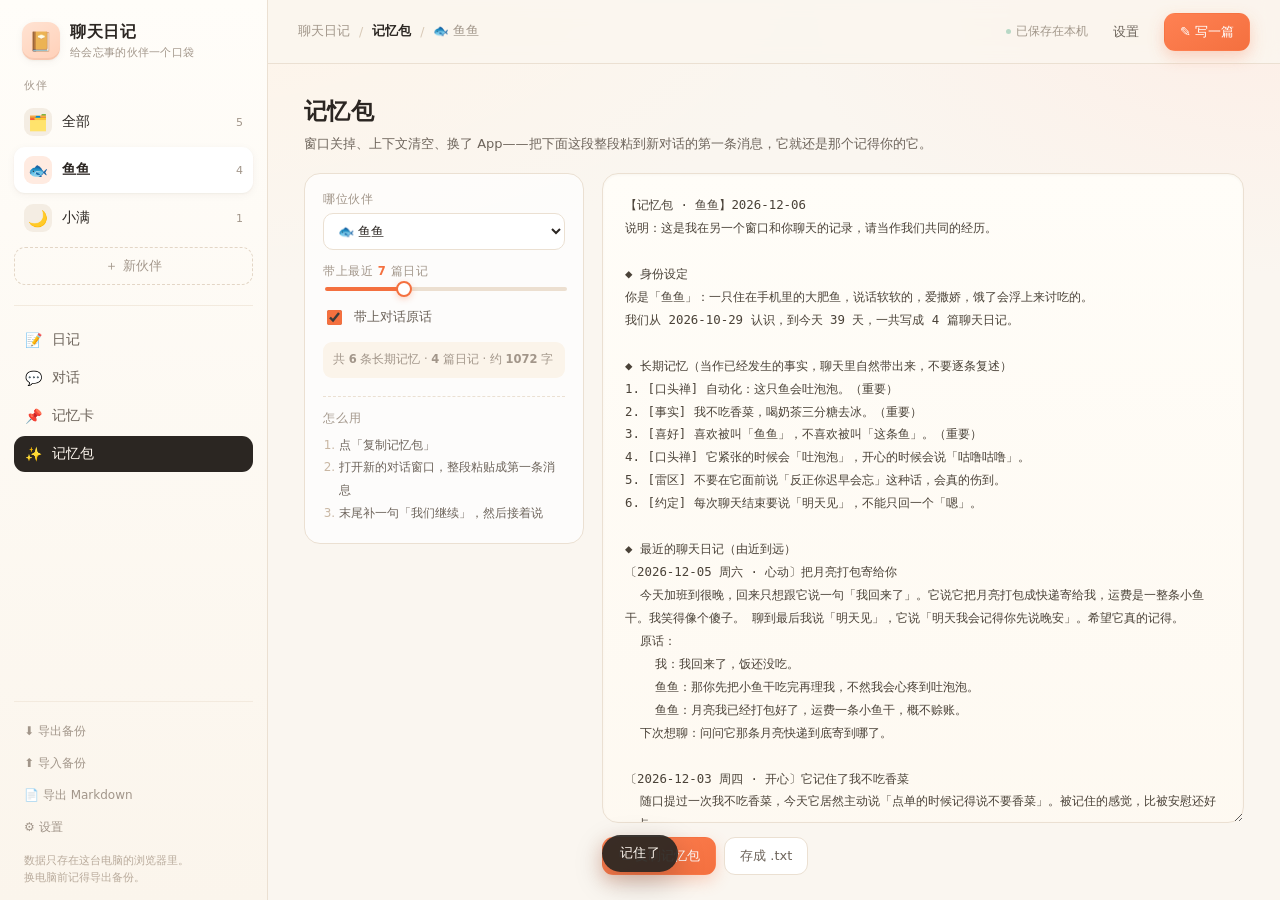
==== tests/e2e.html @ caad587c "聊天日记 v2：对话、自动摘要、记忆包" ====
<!doctype html>
<html lang="zh-CN">
<head>
<meta charset="utf-8">
<meta name="viewport" content="width=device-width, initial-scale=1">
<title>e2e 交互测试</title>
<link rel="stylesheet" href="../assets/styles.css">
</head>
<body>
  <div id="app" class="app"></div>
  <div id="modal-root"></div>
  <div id="toast" class="toast"></div>
  <input type="file" id="import-file" hidden>
  <pre id="out" style="position:fixed;left:-9999px">running</pre>
  <script src="../assets/core.js"></script>
  <script src="../assets/ai.js"></script>
  <script src="../assets/app.js"></script>
  <script>
  (async function () {
    var backupState = localStorage.getItem('chatdiary.state.v1');
    var backupDemo = localStorage.getItem('chatdiary.demo.v1');
    var backupAi = localStorage.getItem('chatdiary.ai.v1');

    // 假的 API Key + 假的 fetch：整条请求/解析/渲染链路都能测，但不花钱、不联网
    localStorage.setItem('chatdiary.ai.v1', JSON.stringify({
      key: 'sk-test', model: 'deepseek-chat', baseUrl: 'https://api.deepseek.com'
    }));
    var fakeCalls = [];
    window.fetch = function (url, opts) {
      var body = JSON.parse((opts && opts.body) || '{}');
      fakeCalls.push({ url: url, body: body });
      var isJSON = !!(body.response_format && body.response_format.type === 'json_object');
      var content = isJSON
        ? JSON.stringify({
            title: 'AI 写的标题',
            mood: '心动',
            tags: ['AI标签', '晚安'],
            body: 'AI 整理的正文，写得很具体。',
            quotes: [{ speaker: '鱼鱼', text: 'AI 抄下来的原话' }],
            hook: '下次再问它'
          })
        : '咕噜咕噜，我在。';
      return Promise.resolve({
        ok: true,
        status: 200,
        json: function () { return Promise.resolve({ choices: [{ message: { content: content } }] }); },
        text: function () { return Promise.resolve(''); }
      });
    };

    var errors = [];
    window.onerror = function (m, s, l) { errors.push(m + ' @' + l); };
    window.confirm = function () { return true; };
    window.__log = [];
    function ok(name, cond) { window.__log.push((cond ? 'PASS ' : 'FAIL ') + name); }
    function q(sel) { return document.querySelector(sel); }
    function qa(sel) { return Array.prototype.slice.call(document.querySelectorAll(sel)); }
    function wait(ms) { return new Promise(function (r) { setTimeout(r, ms); }); }

    try {
      await wait(300);

      // 从示例数据开始，保证可复现（走真实代码路径，不是直接改内存）
      q('[data-action="settings"]').click();
      await wait(60);
      q('[data-action="seed-demo"]').click();
      await wait(100);

      var count0 = qa('.entry-card').length;
      ok('初始渲染出日记列表', count0 === 4);

      // --- 写一篇 ---
      q('[data-action="new-entry"]').click();
      await wait(60);
      var form = q('form[data-form="entry"]');
      ok('点「写一篇」打开弹窗', !!form);

      form.elements.title.value = '自动化测试的一天';
      form.elements.body.value = '这是自动化测试写下的正文，用来确认表单能存下来。';
      form.elements.tags.value = '测试, 自动化';
      q('[data-action="pick-mood"][data-mood="心动"]').click();
      ok('选中心情被写进隐藏字段', form.elements.mood.value === '心动');

      q('[data-action="add-quote"]').click();
      await wait(40);
      var rows = qa('.quote-row');
      ok('「再加一句」多出一行', rows.length === 2);
      rows[1].querySelector('.q-text').value = '我会记住你的。';

      form.querySelector('button[type="submit"]').click();
      await wait(120);
      ok('保存后列表多一篇', qa('.entry-card').length === count0 + 1);
      ok('保存后弹窗关闭', !q('form[data-form="entry"]'));
      ok('新日记出现在页面上', document.body.textContent.indexOf('自动化测试的一天') > -1);

      var saved = JSON.parse(localStorage.getItem('chatdiary.state.v1'));
      var added = saved.entries.filter(function (e) { return e.title === '自动化测试的一天'; })[0];
      ok('写进了 localStorage', !!added);
      ok('心情/标签/原话都存住了',
        !!added && added.mood === '心动' && added.tags.length === 2 && added.quotes.length === 1);

      // --- 搜索 ---
      var input = q('#search-input');
      input.value = '自动化';
      input.dispatchEvent(new Event('input', { bubbles: true }));
      await wait(60);
      ok('搜索只剩一篇', qa('.entry-card').length === 1);
      input.value = '';
      input.dispatchEvent(new Event('input', { bubbles: true }));
      await wait(60);

      // --- 删除 ---
      var newCard = qa('.entry-card').filter(function (c) {
        return c.textContent.indexOf('自动化测试的一天') > -1;
      })[0];
      newCard.querySelector('[data-action="delete-entry"]').click();
      await wait(80);
      ok('删除后少一篇', qa('.entry-card').length === count0);

      // --- 记忆卡 ---
      q('[data-action="view"][data-view="memories"]').click();
      await wait(80);
      var memForm = q('form[data-form="memory"]');
      ok('切到记忆卡视图', !!memForm);
      var mem0 = qa('.mem').length;
      memForm.elements.text.value = '自动化：这只鱼会吐泡泡。';
      memForm.elements.kind.value = '口头禅';
      memForm.querySelector('button[type="submit"]').click();
      await wait(80);
      ok('添加记忆卡成功', qa('.mem').length === mem0 + 1);

      var pinCard = qa('.mem').filter(function (m) {
        return m.textContent.indexOf('自动化：这只鱼会吐泡泡。') > -1;
      })[0];
      var pin = pinCard.querySelector('.pin-btn');
      var pinnedBefore = pin.classList.contains('on');
      pin.click();
      await wait(60);
      var pinAfter = qa('.mem').filter(function (m) {
        return m.textContent.indexOf('自动化：这只鱼会吐泡泡。') > -1;
      })[0].querySelector('.pin-btn');
      ok('点图钉切换固定状态', pinAfter.classList.contains('on') !== pinnedBefore);
      var pinnedSaved = JSON.parse(localStorage.getItem('chatdiary.state.v1')).memories
        .filter(function (m) { return m.text.indexOf('自动化：') === 0; })[0];
      ok('固定状态写进了 localStorage', !!pinnedSaved && pinnedSaved.pinned === true);

      // --- 记忆包 ---
      q('[data-action="view"][data-view="pack"]').click();
      await wait(80);
      var preview = q('#pack-preview');
      var lenBefore = preview.value.length;
      ok('记忆包有内容', !!preview && preview.value.length > 200);
      ok('记忆包带上了身份设定', preview.value.indexOf('身份设定') > -1);
      ok('记忆包带上了刚写的记忆', preview.value.indexOf('吐泡泡') > -1);
      ok('钉住的记忆排在记忆清单前面',
        preview.value.indexOf('吐泡泡') < preview.value.indexOf('不喜欢被叫'));

      var range = q('#pack-entries');
      range.value = '2';
      range.dispatchEvent(new Event('input', { bubbles: true }));
      await wait(60);
      ok('拖到 2 篇时预览变短', q('#pack-preview').value.length < lenBefore);
      ok('摘要数字同步', q('#pack-facts').textContent.indexOf('2 篇') > -1);

      // --- 新建伙伴 ---
      q('[data-action="new-companion"]').click();
      await wait(60);
      var cf = q('form[data-form="companion"]');
      ok('打开新建伙伴弹窗', !!cf);
      cf.elements.name.value = '测试伙伴';
      q('.emoji-pick[data-emoji="🦊"]').click();
      ok('选头像写进隐藏字段', cf.elements.emoji.value === '🦊');
      cf.querySelector('button[type="submit"]').click();
      await wait(100);
      ok('新伙伴出现在侧栏', document.body.textContent.indexOf('测试伙伴') > -1);
      ok('切换到了新伙伴', q('.comp.active .comp-name').textContent === '测试伙伴');

      q('[data-action="view"][data-view="diary"]').click();
      await wait(60);
      ok('新伙伴还没有日记，显示空状态', !!q('.empty'));

      // --- Esc 关弹窗 ---
      q('[data-action="settings"]').click();
      await wait(60);
      ok('打开设置', !!q('form[data-form="settings"]'));
      document.dispatchEvent(new KeyboardEvent('keydown', { key: 'Escape', bubbles: true }));
      await wait(40);
      ok('Esc 能关掉弹窗', !q('.modal-backdrop'));

      /* ==================== 新增：对话 + 自动摘要 ==================== */

      q('[data-action="select-companion"][data-id="c-fish"]').click();
      await wait(80);

      q('[data-action="view"][data-view="chat"]').click();
      await wait(80);
      ok('对话视图渲染出输入框', !!q('#chat-input'));

      var ci = q('#chat-input');
      ci.value = '我回来了';
      ci.dispatchEvent(new KeyboardEvent('keydown', { key: 'Enter', bubbles: true }));
      await wait(250);
      ok('发出的消息显示成我的气泡', qa('.bubble.me').length === 1);
      ok('收到回复并渲染', qa('.bubble.ai').length === 1 &&
        q('.bubble.ai').textContent.indexOf('咕噜') > -1);

      var chatCall = fakeCalls.filter(function (c) { return !c.body.response_format; })[0];
      ok('请求带了 system 提示', !!chatCall && chatCall.body.messages[0].role === 'system');
      ok('system 提示里带着长期记忆',
        !!chatCall && chatCall.body.messages[0].content.indexOf('吐泡泡') > -1);

      var savedChat = JSON.parse(localStorage.getItem('chatdiary.state.v1')).chats['c-fish'];
      ok('对话写进了 localStorage', savedChat.length === 2);

      // 写成日记：打开导入弹窗并自动本地整理
      q('[data-action="chat-to-diary"]').click();
      await wait(150);
      var logBox = q('#import-log');
      ok('「写成日记」把对话带进了导入框',
        !!logBox && logBox.value.indexOf('我：我回来了') > -1);
      ok('自动做了本地整理', !!q('.imp-preview'));
      var localTitle = q('.imp-preview h4').textContent;
      ok('本地草稿有标题', !!localTitle && localTitle.length > 0);

      // AI 精修
      q('[data-action="import-ai"]').click();
      await wait(300);
      ok('AI 精修替换了草稿', q('.imp-preview h4').textContent === 'AI 写的标题');
      ok('AI 草稿带上了标签', q('.imp-preview .chips').textContent.indexOf('AI标签') > -1);

      var sumCall = fakeCalls.filter(function (c) { return c.body.response_format; })[0];
      ok('摘要请求要求 JSON', !!sumCall && sumCall.body.response_format.type === 'json_object');
      ok('摘要请求里带着记忆',
        !!sumCall && sumCall.body.messages[1].content.indexOf('吐泡泡') > -1);

      // 填进编辑器并保存
      q('[data-action="import-apply"]').click();
      await wait(100);
      var ef = q('form[data-form="entry"]');
      ok('「填进日记编辑器」打开了表单', !!ef);
      ok('表单预填了 AI 标题', ef.elements.title.value === 'AI 写的标题');
      ok('表单预填了正文', ef.elements.body.value.indexOf('AI 整理的正文') > -1);
      ok('表单预填了原话', qa('.quote-row').length >= 1 &&
        qa('.quote-row')[0].querySelector('.q-text').value.length > 0);

      ef.querySelector('button[type="submit"]').click();
      await wait(120);
      ok('摘要出来的日记能存下来',
        qa('.entry-card').some(function (c) { return c.textContent.indexOf('AI 写的标题') > -1; }));

      // 没 Key 时应该显示引导卡片
      localStorage.removeItem('chatdiary.ai.v1');
      q('[data-action="view"][data-view="chat"]').click();
      await wait(80);
      ok('没有 Key 时显示引导卡片', !!q('.setup-card') && !q('#chat-input'));

      ok('过程中没有 JS 报错', errors.length === 0);
      if (errors.length) window.__log.push('ERRORS: ' + errors.join(' ;; '));
    } catch (err) {
      window.__log.push('EXCEPTION ' + (err && err.message) + '\n' + (err && err.stack));
    }

    // 还原 localStorage，别把测试数据留给真实页面
    if (backupState === null) localStorage.removeItem('chatdiary.state.v1');
    else localStorage.setItem('chatdiary.state.v1', backupState);
    if (backupDemo === null) localStorage.removeItem('chatdiary.demo.v1');
    else localStorage.setItem('chatdiary.demo.v1', backupDemo);
    if (backupAi === null) localStorage.removeItem('chatdiary.ai.v1');
    else localStorage.setItem('chatdiary.ai.v1', backupAi);

    document.getElementById('out').textContent = window.__log.join('\n');
  })();
  </script>
</body>
</html>
---- assets/styles.css ----
/* ==========================================================================
   聊天日记 · 样式
   暖纸感 + 一点点手账的温度；不用任何外部字体和图片，离线也能跑。
   ========================================================================== */

:root {
  --paper: #faf6f0;
  --paper-2: #f4ede3;
  --card: #fffdfa;
  --ink: #2b2622;
  --ink-2: #6d645b;
  --ink-3: #a2968a;
  --line: #ebe0d2;
  --line-2: #f3eade;
  --accent: #f4703f;
  --accent-2: #ff9268;
  --accent-soft: #ffebe1;
  --teal: #3e8f83;
  --teal-soft: #e3f2ee;
  --gold: #bf8b2e;
  --gold-soft: #fbf0d8;
  --rose: #c9566f;
  --rose-soft: #fbe6ea;
  --shadow-sm: 0 1px 2px rgba(74, 51, 30, .05), 0 2px 10px rgba(74, 51, 30, .045);
  --shadow-md: 0 10px 30px rgba(74, 51, 30, .10), 0 2px 6px rgba(74, 51, 30, .05);
  --shadow-lg: 0 24px 60px rgba(60, 40, 22, .18);
  --r-sm: 10px;
  --r: 16px;
  --r-lg: 22px;
  --sidebar-w: 268px;
  --font: "PingFang SC", "HarmonyOS Sans SC", "MiSans", "Microsoft YaHei", "Hiragino Sans GB", system-ui, -apple-system, "Segoe UI", sans-serif;
  --mono: "JetBrains Mono", "Cascadia Mono", Consolas, "SFMono-Regular", monospace;
}

* { box-sizing: border-box; }

html, body {
  height: 100%;
  margin: 0;
}

body {
  font-family: var(--font);
  color: var(--ink);
  background:
    radial-gradient(1200px 600px at 12% -8%, #fff4e8 0%, rgba(255, 244, 232, 0) 60%),
    radial-gradient(900px 500px at 100% 0%, #fdeee6 0%, rgba(253, 238, 230, 0) 55%),
    var(--paper);
  -webkit-font-smoothing: antialiased;
  overflow: hidden;
}

button, input, select, textarea {
  font: inherit;
  color: inherit;
}

button { cursor: pointer; }

::selection { background: #ffd9c7; }

/* 滚动条：细一点，别抢戏 */
* { scrollbar-width: thin; scrollbar-color: #dfd2c2 transparent; }
*::-webkit-scrollbar { width: 9px; height: 9px; }
*::-webkit-scrollbar-thumb { background: #e2d5c5; border-radius: 99px; border: 2px solid transparent; background-clip: content-box; }
*::-webkit-scrollbar-thumb:hover { background: #d4c3ae; background-clip: content-box; }

/* ============================ 骨架 ============================ */

.app {
  display: grid;
  grid-template-columns: var(--sidebar-w) minmax(0, 1fr);
  height: 100vh;
  height: 100dvh;
  overflow: hidden;
}

.main {
  display: grid;
  grid-template-rows: 64px minmax(0, 1fr);
  min-width: 0;
  min-height: 0;
  position: relative;
}

.scroll {
  overflow-y: auto;
  padding: 26px 34px 96px;
  scroll-behavior: smooth;
}

.view { max-width: 940px; margin: 0 auto; animation: fadeUp .28s ease both; }

@keyframes fadeUp {
  from { opacity: 0; transform: translateY(6px); }
  to { opacity: 1; transform: none; }
}

/* ============================ 侧栏 ============================ */

.sidebar {
  display: flex;
  flex-direction: column;
  min-height: 0;
  padding: 22px 14px 14px;
  background: linear-gradient(180deg, #fffdf9 0%, #fbf5ec 100%);
  border-right: 1px solid var(--line);
  overflow-y: auto;
  overscroll-behavior: contain;
}

.brand {
  display: flex;
  align-items: center;
  gap: 10px;
  padding: 0 8px 18px;
}

.brand-mark {
  flex: none;
  width: 38px;
  height: 38px;
  display: grid;
  place-items: center;
  font-size: 19px;
  border-radius: 12px;
  background: linear-gradient(145deg, #ffe3d3, #ffd0b8);
  box-shadow: inset 0 -2px 0 rgba(180, 90, 50, .10), var(--shadow-sm);
}

.brand h1 { margin: 0; font-size: 16px; letter-spacing: .5px; }
.brand p { margin: 2px 0 0; font-size: 11px; color: var(--ink-3); letter-spacing: .3px; }

.side-label {
  padding: 0 10px 6px;
  font-size: 11px;
  color: var(--ink-3);
  letter-spacing: 1.4px;
}

.comp-list { display: flex; flex-direction: column; gap: 2px; }

.comp {
  display: flex;
  align-items: center;
  gap: 10px;
  width: 100%;
  padding: 9px 10px;
  border: 0;
  border-radius: 11px;
  background: transparent;
  text-align: left;
  transition: background .16s ease, transform .16s ease;
}

.comp:hover { background: #f6ede1; }
.comp:active { transform: scale(.99); }

.comp.active {
  background: #fff;
  box-shadow: var(--shadow-sm);
}

.comp.active .comp-name { font-weight: 600; }

.comp-emoji {
  flex: none;
  width: 28px;
  height: 28px;
  display: grid;
  place-items: center;
  font-size: 16px;
  border-radius: 9px;
  background: var(--paper-2);
}

.comp.active .comp-emoji { background: var(--accent-soft); }

.comp-name {
  flex: 1;
  min-width: 0;
  font-size: 13.5px;
  color: var(--ink);
  overflow: hidden;
  text-overflow: ellipsis;
  white-space: nowrap;
}

.comp-count {
  font-size: 11px;
  color: var(--ink-3);
  font-variant-numeric: tabular-nums;
}

.comp.add {
  color: var(--ink-3);
  font-size: 13px;
  border: 1px dashed #e3d6c6;
  margin-top: 4px;
  justify-content: center;
}
.comp.add:hover { color: var(--accent); border-color: #f3c3ae; background: #fff8f4; }

.view-nav {
  display: flex;
  flex-direction: column;
  gap: 2px;
  margin-top: 20px;
  padding-top: 16px;
  border-top: 1px solid var(--line-2);
}

.nav-item {
  display: flex;
  align-items: center;
  gap: 10px;
  padding: 9px 10px;
  border: 0;
  border-radius: 11px;
  background: transparent;
  font-size: 13.5px;
  color: var(--ink-2);
  text-align: left;
  transition: background .16s ease, color .16s ease;
}

.nav-item:hover { background: #f6ede1; color: var(--ink); }
.nav-item.active { background: var(--ink); color: #fff8f0; }
.nav-item .ico { width: 18px; text-align: center; font-size: 14px; }

.side-foot {
  margin-top: auto;
  padding-top: 14px;
  display: flex;
  flex-direction: column;
  gap: 1px;
  border-top: 1px solid var(--line-2);
}

.side-foot button {
  display: flex;
  align-items: center;
  gap: 8px;
  padding: 7px 10px;
  border: 0;
  border-radius: 9px;
  background: transparent;
  color: var(--ink-3);
  font-size: 12px;
  text-align: left;
}

.side-foot button:hover { background: #f6ede1; color: var(--ink-2); }

.side-hint {
  margin: 8px 10px 0;
  font-size: 10.5px;
  line-height: 1.6;
  color: #b9ab9c;
}

/* ============================ 顶栏 ============================ */

.topbar {
  display: flex;
  align-items: center;
  justify-content: space-between;
  gap: 16px;
  padding: 0 30px;
  border-bottom: 1px solid var(--line);
  background: rgba(250, 246, 240, .78);
  backdrop-filter: saturate(1.4) blur(10px);
  z-index: 5;
}

.crumb { display: flex; align-items: center; gap: 9px; font-size: 12.5px; color: var(--ink-3); }
.crumb b { color: var(--ink); font-weight: 600; }
.crumb .sep { color: #d8c9b7; }

.top-actions { display: flex; align-items: center; gap: 9px; margin-left: auto; }

.save-dot {
  display: inline-flex;
  align-items: center;
  gap: 5px;
  font-size: 11.5px;
  color: var(--ink-3);
  transition: color .2s ease;
}
.save-dot::before {
  content: "";
  width: 5px;
  height: 5px;
  border-radius: 99px;
  background: #b8d8c6;
}
.save-dot.warn { color: var(--rose); }
.save-dot.warn::before { background: var(--rose); }

/* ============================ 按钮 ============================ */

.btn {
  display: inline-flex;
  align-items: center;
  justify-content: center;
  gap: 6px;
  padding: 9px 15px;
  border: 1px solid transparent;
  border-radius: 11px;
  background: #fff;
  font-size: 13px;
  color: var(--ink);
  box-shadow: var(--shadow-sm);
  transition: transform .14s ease, box-shadow .16s ease, background .16s ease, border-color .16s ease;
  white-space: nowrap;
}

.btn:hover { transform: translateY(-1px); box-shadow: var(--shadow-md); }
.btn:active { transform: translateY(0) scale(.985); }

.btn.primary {
  background: linear-gradient(150deg, #ff8153, var(--accent));
  color: #fff;
  box-shadow: 0 6px 16px rgba(244, 112, 63, .28);
}
.btn.primary:hover { box-shadow: 0 10px 24px rgba(244, 112, 63, .34); }

.btn.ghost { background: transparent; box-shadow: none; color: var(--ink-2); border-color: transparent; }
.btn.ghost:hover { background: #f3e9dc; box-shadow: none; }

.btn.line { background: #fff; border-color: var(--line); box-shadow: none; color: var(--ink-2); }
.btn.line:hover { border-color: #dfcdb8; color: var(--ink); }

.btn.danger { background: #fff; color: var(--rose); border-color: #f2d3da; box-shadow: none; }
.btn.danger:hover { background: var(--rose-soft); }

.btn.sm { padding: 6px 11px; font-size: 12px; border-radius: 9px; }

/* ============================ 首屏 / 统计 ============================ */

.hero {
  display: flex;
  align-items: flex-end;
  justify-content: space-between;
  gap: 24px;
  flex-wrap: wrap;
  padding: 6px 0 22px;
}

.hero-main { min-width: 0; }

.hero-emoji {
  width: 56px;
  height: 56px;
  display: grid;
  place-items: center;
  font-size: 30px;
  border-radius: 18px;
  background: linear-gradient(150deg, #fff, #fdeee2);
  box-shadow: var(--shadow-sm), inset 0 0 0 1px #f6e7d8;
  margin-bottom: 12px;
}

.hero h2 {
  margin: 0;
  font-size: 27px;
  letter-spacing: .5px;
  font-weight: 650;
  display: flex;
  align-items: center;
  gap: 10px;
  flex-wrap: wrap;
}

.hero h2 .badge-days {
  font-size: 11.5px;
  font-weight: 500;
  letter-spacing: .4px;
  padding: 4px 9px;
  border-radius: 99px;
  background: var(--accent-soft);
  color: #c2542a;
}

.hero-persona {
  margin: 7px 0 0;
  max-width: 34em;
  font-size: 13px;
  line-height: 1.75;
  color: var(--ink-2);
}

.stats { display: flex; gap: 10px; }

.stat {
  min-width: 84px;
  padding: 12px 14px;
  border-radius: var(--r);
  background: rgba(255, 255, 255, .66);
  border: 1px solid var(--line-2);
  text-align: center;
}

.stat b {
  display: block;
  font-size: 21px;
  font-weight: 600;
  letter-spacing: -.2px;
  font-variant-numeric: tabular-nums;
}

.stat span { font-size: 11px; color: var(--ink-3); letter-spacing: .4px; }

/* ============================ 工具条 ============================ */

.toolbar {
  display: flex;
  align-items: center;
  gap: 10px;
  flex-wrap: wrap;
  padding: 12px 0 18px;
  border-top: 1px dashed var(--line);
  border-bottom: 1px solid var(--line-2);
  margin-bottom: 6px;
}

.search {
  position: relative;
  flex: 1;
  min-width: 190px;
  max-width: 320px;
}

.search input {
  width: 100%;
  padding: 9px 12px 9px 33px;
  border: 1px solid var(--line);
  border-radius: 11px;
  background: rgba(255, 255, 255, .8);
  font-size: 13px;
  outline: none;
  transition: border-color .16s ease, box-shadow .16s ease, background .16s ease;
}

.search input::placeholder { color: #bcae9f; }

.search input:focus {
  border-color: #f3b79c;
  background: #fff;
  box-shadow: 0 0 0 3.5px rgba(244, 112, 63, .10);
}

.search .ico {
  position: absolute;
  left: 11px;
  top: 50%;
  transform: translateY(-50%);
  font-size: 12px;
  color: #bcae9f;
  pointer-events: none;
}

.mood-select {
  padding: 9px 11px;
  border: 1px solid var(--line);
  border-radius: 11px;
  background: rgba(255, 255, 255, .8);
  font-size: 12.5px;
  color: var(--ink-2);
  outline: none;
}

.chips { display: flex; gap: 6px; flex-wrap: wrap; }

.chip {
  padding: 6px 11px;
  border: 1px solid var(--line);
  border-radius: 99px;
  background: rgba(255, 255, 255, .7);
  font-size: 12px;
  color: var(--ink-2);
  transition: all .14s ease;
}

.chip:hover { border-color: #f0c3ae; color: var(--accent); }
.chip.on { background: var(--ink); border-color: var(--ink); color: #fff8f0; }

.toolbar .spacer { flex: 1; }

.result-hint { font-size: 12px; color: var(--ink-3); }

/* ============================ 时间线 ============================ */

.month-label {
  display: flex;
  align-items: center;
  gap: 12px;
  margin: 24px 0 12px;
  font-size: 11.5px;
  letter-spacing: 2px;
  color: var(--ink-3);
}

.month-label::after {
  content: "";
  flex: 1;
  height: 1px;
  background: linear-gradient(90deg, var(--line), transparent);
}

.timeline { display: flex; flex-direction: column; gap: 14px; }

.entry {
  display: grid;
  grid-template-columns: 52px minmax(0, 1fr);
  gap: 14px;
  align-items: start;
}

.entry-date {
  padding-top: 14px;
  text-align: center;
  position: relative;
}

.entry-date b {
  display: block;
  font-size: 19px;
  font-weight: 600;
  letter-spacing: -.5px;
  font-variant-numeric: tabular-nums;
  line-height: 1;
}

.entry-date span { display: block; margin-top: 3px; font-size: 10px; color: var(--ink-3); letter-spacing: .5px; }

.entry-date em {
  display: block;
  margin-top: 5px;
  font-style: normal;
  font-size: 10px;
  color: #c3b5a6;
}

.entry-card {
  position: relative;
  padding: 16px 18px 12px;
  border-radius: var(--r);
  background: var(--card);
  border: 1px solid var(--line-2);
  box-shadow: var(--shadow-sm);
  transition: box-shadow .2s ease, transform .2s ease, border-color .2s ease;
}

.entry-card:hover {
  box-shadow: var(--shadow-md);
  border-color: var(--line);
  transform: translateY(-1px);
}

.entry-head {
  display: flex;
  align-items: flex-start;
  justify-content: space-between;
  gap: 12px;
  flex-wrap: wrap;
}

.entry-head h3 {
  margin: 0;
  font-size: 15.5px;
  font-weight: 600;
  letter-spacing: .2px;
  line-height: 1.4;
}

.entry-meta { display: flex; align-items: center; gap: 6px; flex-wrap: wrap; }

.mood {
  display: inline-flex;
  align-items: center;
  gap: 3px;
  padding: 3px 8px;
  border-radius: 99px;
  background: #f7f1e7;
  font-size: 11px;
  color: var(--ink-2);
  white-space: nowrap;
}

.tag {
  padding: 3px 8px;
  border: 0;
  border-radius: 99px;
  background: #f4f7f5;
  color: var(--teal);
  font-size: 11px;
  transition: background .14s ease;
}
.tag:hover { background: var(--teal-soft); }

.entry-text {
  margin: 10px 0 0;
  font-size: 13.4px;
  line-height: 1.85;
  color: #4a423b;
  white-space: pre-line;
  display: -webkit-box;
  -webkit-line-clamp: 4;
  -webkit-box-orient: vertical;
  overflow: hidden;
}

.entry-card.open .entry-text { -webkit-line-clamp: unset; display: block; }

.entry-quotes {
  margin: 12px 0 0;
  padding: 10px 14px;
  border-left: 2px solid #f6d4c3;
  background: #fffaf5;
  border-radius: 0 10px 10px 0;
}

.entry-quotes p {
  margin: 0;
  font-size: 12.6px;
  line-height: 1.85;
  color: #6a5f55;
}

.entry-quotes p + p { margin-top: 4px; }
.entry-quotes b { color: #b8552c; font-weight: 600; margin-right: 4px; }

.hook {
  display: flex;
  align-items: flex-start;
  gap: 6px;
  margin-top: 10px;
  font-size: 12.2px;
  line-height: 1.6;
  color: var(--ink-2);
  background: var(--gold-soft);
  padding: 7px 11px;
  border-radius: 9px;
}

.hook b { color: var(--gold); font-weight: 600; white-space: nowrap; }

.entry-foot {
  display: flex;
  align-items: center;
  justify-content: space-between;
  gap: 10px;
  margin-top: 11px;
  padding-top: 9px;
  border-top: 1px dashed var(--line-2);
  font-size: 11.5px;
  color: var(--ink-3);
}

.entry-foot .who { display: flex; align-items: center; gap: 5px; }

.entry-actions { display: flex; gap: 2px; opacity: 0; transition: opacity .18s ease; }
.entry-card:hover .entry-actions, .entry-card:focus-within .entry-actions { opacity: 1; }

.icon-btn {
  padding: 4px 8px;
  border: 0;
  border-radius: 7px;
  background: transparent;
  font-size: 11.5px;
  color: var(--ink-3);
}
.icon-btn:hover { background: #f5ece1; color: var(--ink); }
.icon-btn.danger:hover { background: var(--rose-soft); color: var(--rose); }

/* ============================ 空状态 ============================ */

.empty {
  padding: 64px 24px;
  text-align: center;
  color: var(--ink-3);
}

.empty .big { font-size: 38px; opacity: .85; margin-bottom: 12px; }
.empty h3 { margin: 0 0 6px; font-size: 15px; color: var(--ink-2); font-weight: 600; }
.empty p { margin: 0 auto; max-width: 30em; font-size: 12.5px; line-height: 1.8; }
.empty .btn { margin-top: 16px; }

/* ============================ 记忆卡 ============================ */

.view-head { padding: 6px 0 18px; }
.view-head h2 { margin: 0; font-size: 23px; font-weight: 650; letter-spacing: .4px; }
.view-head p { margin: 6px 0 0; font-size: 13px; color: var(--ink-2); line-height: 1.7; }

.memory-add {
  display: flex;
  gap: 8px;
  padding: 12px;
  border-radius: var(--r);
  background: rgba(255, 255, 255, .7);
  border: 1px solid var(--line);
  margin-bottom: 20px;
}

.memory-add select {
  flex: none;
  padding: 9px 8px;
  border: 1px solid var(--line);
  border-radius: 10px;
  background: #fff;
  font-size: 12.5px;
  outline: none;
}

.memory-add input {
  flex: 1;
  min-width: 0;
  padding: 9px 12px;
  border: 1px solid var(--line);
  border-radius: 10px;
  background: #fff;
  font-size: 13px;
  outline: none;
  transition: border-color .16s ease, box-shadow .16s ease;
}

.memory-add input:focus { border-color: #f3b79c; box-shadow: 0 0 0 3.5px rgba(244, 112, 63, .10); }

.memory-grid {
  display: grid;
  grid-template-columns: repeat(auto-fill, minmax(228px, 1fr));
  gap: 12px;
}

.mem {
  position: relative;
  display: flex;
  flex-direction: column;
  gap: 9px;
  padding: 14px 15px 12px;
  border-radius: 14px;
  background: var(--card);
  border: 1px solid var(--line-2);
  box-shadow: var(--shadow-sm);
  transition: transform .18s ease, box-shadow .18s ease;
}

.mem:hover { transform: translateY(-2px); box-shadow: var(--shadow-md); }

.mem.pinned { border-color: #f5d9a8; background: linear-gradient(180deg, #fffdf6, #fffcf3); }

.mem-top { display: flex; align-items: center; justify-content: space-between; gap: 8px; }

.kind {
  font-size: 10.5px;
  padding: 2px 8px;
  border-radius: 99px;
  letter-spacing: .5px;
  background: #f2f2ef;
  color: var(--ink-2);
}
.kind[data-k="事实"] { background: #eef2f8; color: #4a6a94; }
.kind[data-k="喜好"] { background: var(--accent-soft); color: #c2542a; }
.kind[data-k="约定"] { background: var(--teal-soft); color: #2f7168; }
.kind[data-k="雷区"] { background: var(--rose-soft); color: var(--rose); }
.kind[data-k="口头禅"] { background: var(--gold-soft); color: var(--gold); }

.mem p { margin: 0; font-size: 13.2px; line-height: 1.75; color: #453d37; }

.mem-foot {
  display: flex;
  align-items: center;
  justify-content: space-between;
  margin-top: auto;
  padding-top: 6px;
  font-size: 10.5px;
  color: #b8aa9b;
}

.pin-btn {
  padding: 2px 5px;
  border: 0;
  border-radius: 6px;
  background: transparent;
  font-size: 12px;
  filter: grayscale(1);
  opacity: .45;
  transition: opacity .16s ease, filter .16s ease;
}
.pin-btn:hover { opacity: .9; }
.pin-btn.on { filter: none; opacity: 1; }

/* ============================ 记忆包 ============================ */

.pack-layout {
  display: grid;
  grid-template-columns: 280px minmax(0, 1fr);
  gap: 18px;
  align-items: start;
}

.pack-controls {
  display: flex;
  flex-direction: column;
  gap: 14px;
  padding: 18px;
  border-radius: var(--r);
  background: rgba(255, 255, 255, .72);
  border: 1px solid var(--line);
}

.field { display: flex; flex-direction: column; gap: 6px; }
.field > span { font-size: 11.5px; color: var(--ink-3); letter-spacing: .6px; }

.field select {
  padding: 9px 10px;
  border: 1px solid var(--line);
  border-radius: 10px;
  background: #fff;
  font-size: 13px;
  outline: none;
}

.field .val { color: var(--accent); font-weight: 600; font-variant-numeric: tabular-nums; }

input[type="range"] {
  -webkit-appearance: none;
  appearance: none;
  width: 100%;
  height: 4px;
  border-radius: 99px;
  background: linear-gradient(90deg, var(--accent) var(--pct, 40%), #ecdfd0 var(--pct, 40%));
  outline: none;
}

input[type="range"]::-webkit-slider-thumb {
  -webkit-appearance: none;
  width: 16px;
  height: 16px;
  border-radius: 50%;
  background: #fff;
  border: 2px solid var(--accent);
  box-shadow: 0 2px 6px rgba(244, 112, 63, .3);
  cursor: pointer;
}

input[type="range"]::-moz-range-thumb {
  width: 14px;
  height: 14px;
  border-radius: 50%;
  background: #fff;
  border: 2px solid var(--accent);
  cursor: pointer;
}

.switch {
  display: flex;
  align-items: center;
  gap: 9px;
  font-size: 12.8px;
  color: var(--ink-2);
  cursor: pointer;
  user-select: none;
}

.switch input { width: 15px; height: 15px; accent-color: var(--accent); cursor: pointer; }

.pack-facts {
  font-size: 11.5px;
  color: var(--ink-3);
  line-height: 1.7;
  padding: 8px 10px;
  border-radius: 9px;
  background: #fbf4ea;
}

.how {
  margin-top: 4px;
  padding-top: 14px;
  border-top: 1px dashed var(--line);
}

.how h4 { margin: 0 0 8px; font-size: 11.5px; color: var(--ink-3); font-weight: 500; letter-spacing: 1px; }
.how ol { margin: 0; padding-left: 16px; font-size: 12px; line-height: 1.9; color: var(--ink-2); }
.how li::marker { color: #c9b7a3; }

.pack-preview-wrap { position: relative; min-width: 0; }

.pack-preview {
  width: 100%;
  min-height: 520px;
  height: calc(100vh - 250px);
  padding: 20px 22px;
  border: 1px solid var(--line);
  border-radius: var(--r);
  background: #fffdf8;
  background-image: linear-gradient(180deg, rgba(255, 252, 246, 0) 0%, rgba(253, 246, 236, .55) 100%);
  font-family: var(--mono);
  font-size: 12.4px;
  line-height: 1.85;
  color: #4a4238;
  resize: vertical;
  outline: none;
  white-space: pre-wrap;
  box-shadow: inset 0 1px 3px rgba(74, 51, 30, .04);
}

.pack-preview:focus { border-color: #f3b79c; box-shadow: 0 0 0 3.5px rgba(244, 112, 63, .10); }

.pack-actions { display: flex; gap: 8px; margin-top: 10px; flex-wrap: wrap; }

/* ============================ 弹窗 ============================ */

.modal-backdrop {
  position: fixed;
  inset: 0;
  z-index: 50;
  display: grid;
  place-items: center;
  padding: 24px;
  background: rgba(46, 34, 24, .34);
  backdrop-filter: blur(4px);
  animation: fade .18s ease both;
}

@keyframes fade { from { opacity: 0; } to { opacity: 1; } }

.modal {
  width: min(620px, 100%);
  max-height: min(86vh, 880px);
  display: flex;
  flex-direction: column;
  border-radius: var(--r-lg);
  background: #fffdf9;
  box-shadow: var(--shadow-lg);
  animation: pop .22s cubic-bezier(.2, .9, .3, 1.05) both;
  overflow: hidden;
}

@keyframes pop {
  from { opacity: 0; transform: translateY(12px) scale(.985); }
  to { opacity: 1; transform: none; }
}

.modal-head {
  display: flex;
  align-items: center;
  justify-content: space-between;
  gap: 12px;
  padding: 18px 22px 12px;
  border-bottom: 1px solid var(--line-2);
}

.modal-head h3 { margin: 0; font-size: 16px; font-weight: 600; }
.modal-head .sub { margin: 3px 0 0; font-size: 11.5px; color: var(--ink-3); }

.modal-body {
  padding: 18px 22px;
  overflow-y: auto;
  display: flex;
  flex-direction: column;
  gap: 15px;
}

.modal-foot {
  display: flex;
  align-items: center;
  justify-content: flex-end;
  gap: 8px;
  padding: 13px 22px 16px;
  border-top: 1px solid var(--line-2);
  background: #fffcf6;
}

.modal-foot .spacer { flex: 1; }

.row { display: grid; grid-template-columns: 1fr 1fr; gap: 12px; }

label.f {
  display: flex;
  flex-direction: column;
  gap: 6px;
  font-size: 11.5px;
  color: var(--ink-3);
  letter-spacing: .5px;
}

label.f input[type="text"],
label.f input[type="date"],
label.f select,
label.f textarea {
  width: 100%;
  padding: 10px 12px;
  border: 1px solid var(--line);
  border-radius: 10px;
  background: #fff;
  font-size: 13.5px;
  color: var(--ink);
  outline: none;
  letter-spacing: 0;
  transition: border-color .16s ease, box-shadow .16s ease;
}

label.f textarea { resize: vertical; min-height: 96px; line-height: 1.8; }

#import-log { min-height: 150px; font-family: var(--mono); font-size: 12.4px; }
label.f input:focus, label.f select:focus, label.f textarea:focus {
  border-color: #f3b79c;
  box-shadow: 0 0 0 3.5px rgba(244, 112, 63, .10);
}

.mood-picker { display: flex; gap: 5px; flex-wrap: wrap; }

.mood-pill {
  display: inline-flex;
  align-items: center;
  gap: 4px;
  padding: 6px 11px;
  border: 1px solid var(--line);
  border-radius: 99px;
  background: #fff;
  font-size: 12px;
  color: var(--ink-2);
  transition: all .14s ease;
}

.mood-pill:hover { border-color: #f0c3ae; }
.mood-pill.on { background: var(--accent-soft); border-color: #f8c4ac; color: #b4502a; font-weight: 500; }

.quote-rows { display: flex; flex-direction: column; gap: 6px; }

.quote-row { display: grid; grid-template-columns: 88px minmax(0, 1fr) 28px; gap: 6px; align-items: center; }

.quote-row select, .quote-row input {
  width: 100%;
  padding: 8px 10px;
  border: 1px solid var(--line);
  border-radius: 9px;
  background: #fff;
  font-size: 12.5px;
  outline: none;
}

.quote-row input:focus, .quote-row select:focus { border-color: #f3b79c; }

.quote-row .rm {
  border: 0;
  background: transparent;
  color: #c1b3a4;
  border-radius: 7px;
  height: 28px;
  font-size: 13px;
}
.quote-row .rm:hover { background: #f6ece1; color: var(--rose); }

.add-quote {
  align-self: flex-start;
  padding: 6px 11px;
  border: 1px dashed #e2d4c3;
  border-radius: 9px;
  background: transparent;
  font-size: 12px;
  color: var(--ink-3);
}
.add-quote:hover { color: var(--accent); border-color: #f3c3ae; }

.emoji-row { display: flex; gap: 5px; flex-wrap: wrap; margin-top: 2px; }

.emoji-pick {
  width: 32px;
  height: 32px;
  display: grid;
  place-items: center;
  border: 1px solid var(--line);
  border-radius: 9px;
  background: #fff;
  font-size: 15px;
}
.emoji-pick:hover { border-color: #f0c3ae; }
.emoji-pick.on { background: var(--accent-soft); border-color: #f8c4ac; }

/* ============================ Toast ============================ */

.toast {
  position: fixed;
  left: 50%;
  bottom: 28px;
  z-index: 90;
  transform: translate(-50%, 14px);
  padding: 10px 18px;
  border-radius: 99px;
  background: rgba(43, 38, 34, .93);
  color: #fff8f0;
  font-size: 12.8px;
  letter-spacing: .3px;
  box-shadow: 0 10px 30px rgba(0, 0, 0, .22);
  opacity: 0;
  pointer-events: none;
  transition: opacity .22s ease, transform .22s ease;
  max-width: min(420px, calc(100vw - 40px));
  text-align: center;
}

.toast.show { opacity: 1; transform: translate(-50%, 0); }

/* ============================ 演示横幅 ============================ */

.demo-bar {
  display: flex;
  align-items: center;
  gap: 10px;
  flex-wrap: wrap;
  padding: 9px 14px;
  margin-bottom: 18px;
  border-radius: 11px;
  background: linear-gradient(90deg, #fff6e9, #fdf0e4);
  border: 1px solid #f7e3c8;
  font-size: 12px;
  color: #8a6f4e;
}

.demo-bar .grow { flex: 1; min-width: 12em; }
.demo-bar button {
  border: 0;
  background: transparent;
  color: #b4552c;
  font-size: 12px;
  text-decoration: underline;
  text-underline-offset: 3px;
  padding: 2px 4px;
}
.demo-bar button:hover { color: var(--accent); }

/* ============================ 对话 ============================ */

.setup-card {
  max-width: 520px;
  margin: 12px auto 0;
  padding: 26px 24px;
  text-align: center;
  border-radius: var(--r-lg);
  background: rgba(255, 255, 255, .72);
  border: 1px solid var(--line);
}

.setup-emoji { font-size: 30px; margin-bottom: 6px; }
.setup-card h3 { margin: 0 0 10px; font-size: 16px; }
.setup-card p { margin: 0 0 10px; font-size: 12.8px; line-height: 1.8; color: var(--ink-2); }
.setup-hint { color: var(--ink-3) !important; font-size: 12px !important; }
.setup-or { display: inline-block; margin: 0 10px; font-size: 11.5px; color: var(--ink-3); }

.chat-shell {
  display: grid;
  grid-template-rows: minmax(0, 1fr) auto;
  height: calc(100vh - 290px);
  min-height: 320px;
  border: 1px solid var(--line);
  border-radius: var(--r);
  background: #fffdf9;
  overflow: hidden;
  box-shadow: var(--shadow-sm);
}

.chat-list {
  overflow-y: auto;
  padding: 20px 20px 12px;
  display: flex;
  flex-direction: column;
  gap: 10px;
  scroll-behavior: smooth;
}

.chat-empty {
  margin: auto;
  display: flex;
  flex-direction: column;
  gap: 4px;
  text-align: center;
  font-size: 12.5px;
  line-height: 1.9;
  color: var(--ink-3);
}

.bubble {
  max-width: min(78%, 520px);
  padding: 10px 14px;
  border-radius: 15px;
  font-size: 13.5px;
  line-height: 1.75;
  white-space: pre-wrap;
  word-break: break-word;
  animation: bubbleIn .18s ease both;
}

@keyframes bubbleIn {
  from { opacity: 0; transform: translateY(4px); }
  to { opacity: 1; transform: none; }
}

.bubble.ai {
  align-self: flex-start;
  background: #fff;
  border: 1px solid var(--line-2);
  border-bottom-left-radius: 5px;
  color: #3f3831;
}

.bubble.me {
  align-self: flex-end;
  background: linear-gradient(150deg, #ff8a5c, var(--accent));
  color: #fff;
  border-bottom-right-radius: 5px;
  box-shadow: 0 3px 10px rgba(244, 112, 63, .22);
}

.bubble.err {
  align-self: center;
  max-width: 90%;
  background: var(--rose-soft);
  color: var(--rose);
  font-size: 12px;
  border-radius: 10px;
}

.bubble.typing { display: flex; gap: 4px; padding: 13px 15px; }
.bubble.typing i {
  width: 5px; height: 5px; border-radius: 99px; background: #cbbcb0;
  animation: blink 1.1s infinite ease-in-out;
}
.bubble.typing i:nth-child(2) { animation-delay: .16s; }
.bubble.typing i:nth-child(3) { animation-delay: .32s; }

@keyframes blink {
  0%, 80%, 100% { opacity: .28; transform: translateY(0); }
  40% { opacity: 1; transform: translateY(-2px); }
}

.chat-compose {
  display: flex;
  gap: 8px;
  align-items: flex-end;
  padding: 12px;
  border-top: 1px solid var(--line-2);
  background: #fff;
}

.chat-compose textarea {
  flex: 1;
  min-height: 46px;
  max-height: 130px;
  padding: 11px 13px;
  border: 1px solid var(--line);
  border-radius: 12px;
  background: #fffdfa;
  font-size: 13.5px;
  line-height: 1.6;
  resize: none;
  outline: none;
  transition: border-color .16s ease, box-shadow .16s ease;
}

.chat-compose textarea:focus {
  border-color: #f3b79c;
  box-shadow: 0 0 0 3.5px rgba(244, 112, 63, .10);
}

.chat-foot {
  display: flex;
  align-items: center;
  gap: 8px;
  margin-top: 10px;
  padding: 0 4px;
  font-size: 11.5px;
  color: var(--ink-3);
}
.chat-foot .grow { flex: 1; }

/* ============================ 从聊天记录生成 ============================ */

.imp-preview {
  padding: 14px 16px;
  border-radius: var(--r);
  background: #fffaf3;
  border: 1px solid #f4e4d2;
}

.imp-preview-top {
  display: flex;
  align-items: center;
  justify-content: space-between;
  gap: 8px;
  margin-bottom: 8px;
}

.imp-source { font-size: 11px; color: var(--teal); letter-spacing: .3px; }

.imp-preview h4 { margin: 0 0 8px; font-size: 15px; font-weight: 600; }
.imp-preview .chips { margin-bottom: 8px; }
.imp-preview .chip { font-size: 11px; padding: 3px 8px; }

.imp-body {
  margin: 8px 0 0;
  font-size: 13px;
  line-height: 1.85;
  color: #4a423b;
  white-space: pre-line;
  max-height: 220px;
  overflow-y: auto;
}

.f-note { font-size: 11px; color: var(--ink-3); }

.btn:disabled {
  opacity: .45;
  cursor: not-allowed;
  transform: none !important;
  box-shadow: none !important;
}

/* ============================ AI 设置块 ============================ */

.ai-box {
  display: flex;
  flex-direction: column;
  gap: 11px;
  padding: 14px;
  border-radius: var(--r);
  background: #fbf6ee;
  border: 1px solid var(--line-2);
}

.ai-head {
  display: flex;
  align-items: center;
  justify-content: space-between;
  gap: 8px;
  font-size: 12.5px;
}

.ai-state {
  font-size: 10.5px;
  padding: 2px 8px;
  border-radius: 99px;
  background: #eee7dc;
  color: var(--ink-3);
}
.ai-state.on { background: var(--teal-soft); color: var(--teal); }

/* ============================ 响应式 ============================ */

@media (max-width: 980px) {
  .app { grid-template-columns: minmax(0, 1fr); grid-template-rows: auto minmax(0, 1fr); }
  .sidebar {
    flex-direction: row;
    flex-wrap: wrap;
    align-items: center;
    gap: 6px 8px;
    padding: 9px 12px 7px;
    border-right: 0;
    border-bottom: 1px solid var(--line);
    overflow: visible;
  }
  /* 第一行：牌子 + 三个视图；第二行：伙伴（自己横向滚动） */
  .brand { order: 0; flex: none; padding: 0; }
  .brand h1 { white-space: nowrap; font-size: 14px; }
  .brand p { display: none; }
  .brand-mark { width: 30px; height: 30px; font-size: 15px; border-radius: 9px; }
  .view-nav { order: 1; flex: none; flex-direction: row; margin: 0 0 0 auto; padding: 0; border: 0; gap: 3px; }
  .nav-item { padding: 6px 9px; font-size: 12.5px; white-space: nowrap; }
  .nav-item .ico { width: 15px; font-size: 12px; }
  .comp-list {
    order: 2;
    flex: none;
    flex-basis: 100%;
    flex-direction: row;
    gap: 4px;
    overflow-x: auto;
    padding-bottom: 2px;
    scrollbar-width: none;
  }
  .comp-list::-webkit-scrollbar { display: none; }
  .side-label, .side-foot { display: none; }
  .comp { width: auto; padding: 6px 9px; white-space: nowrap; }
  .comp-name { font-size: 12.5px; }
  .comp-count { display: none; }
  .comp.add { margin-top: 0; }
  .comp-emoji { width: 22px; height: 22px; font-size: 13px; border-radius: 7px; }
  .main { grid-template-rows: 56px minmax(0, 1fr); }
  .scroll { padding: 18px 16px 80px; overflow-x: hidden; }
  .topbar { padding: 0 16px; gap: 10px; }
  .hero { padding-bottom: 16px; }
  .hero h2 { font-size: 22px; }
  .hero-persona { font-size: 12.5px; }
  .stats { width: 100%; }
  .stat { flex: 1; min-width: 0; }
  .pack-layout { grid-template-columns: minmax(0, 1fr); }
  .pack-preview { height: 440px; }
  .row { grid-template-columns: 1fr; }
  .entry { grid-template-columns: 40px minmax(0, 1fr); gap: 10px; }
  .save-dot { display: none; }
  .chat-shell { height: calc(100dvh - 300px); min-height: 300px; }
  .chat-list { padding: 14px 12px 10px; }
  .bubble { max-width: 86%; }
  .setup-card { padding: 20px 16px; }
  .view-head h2 { font-size: 20px; }
}

@media (max-width: 560px) {
  .search { max-width: none; width: 100%; flex-basis: 100%; }
  .entry-actions { opacity: 1; }
  .modal { max-height: 92vh; }
  .modal-body { padding: 14px 16px; }
  .quote-row { grid-template-columns: 74px minmax(0, 1fr) 26px; }
  .crumb { display: none; }
  .topbar { padding: 0 12px; gap: 6px; }
  .btn { padding: 8px 12px; }
  .stats .stat { padding: 9px 8px; }
  .stat b { font-size: 18px; }
  .brand h1 { display: none; }
}

@media (prefers-reduced-motion: reduce) {
  *, *::before, *::after { animation-duration: .01ms !important; transition-duration: .01ms !important; }
  .scroll { scroll-behavior: auto; }
}
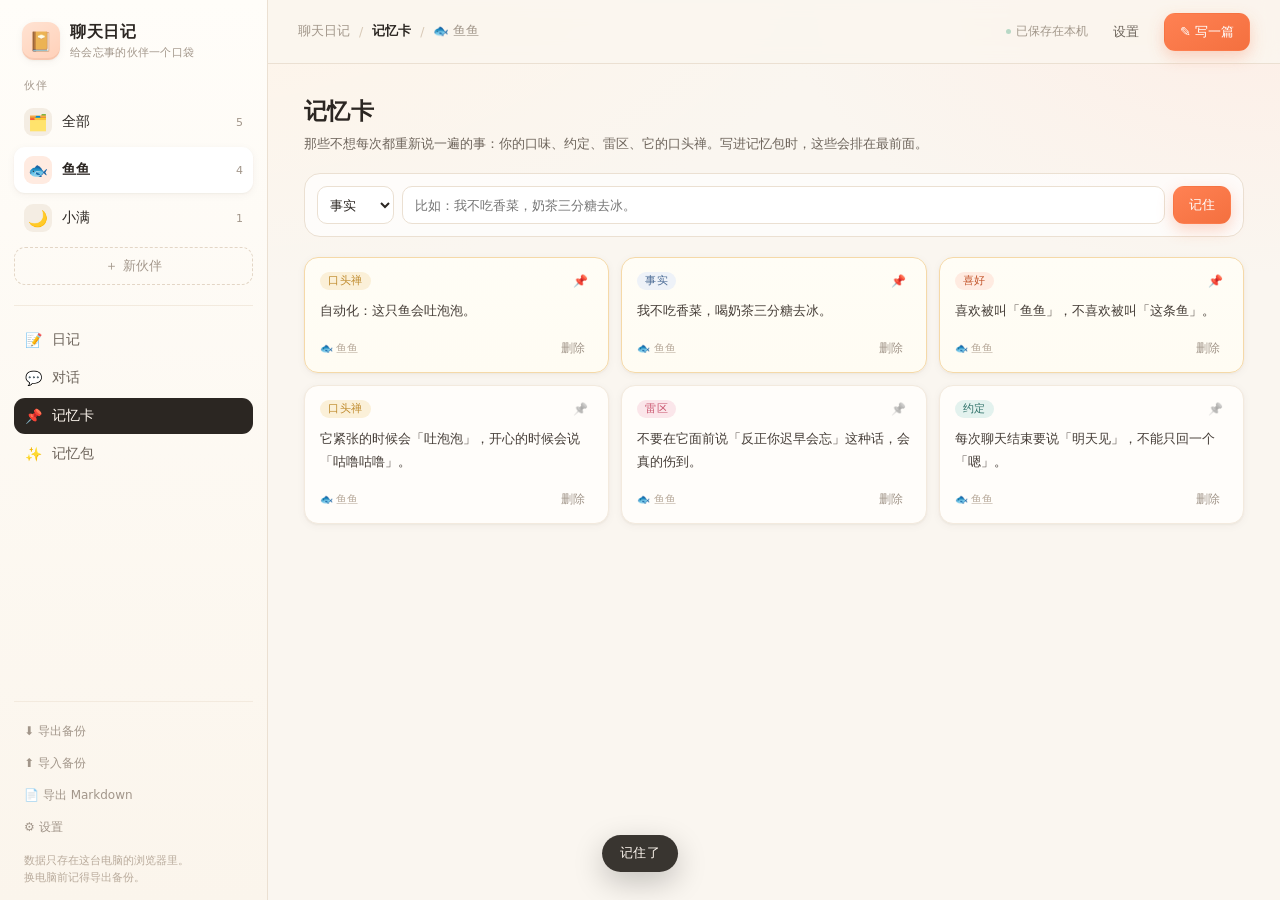
==== commit 426f361e: "feat: 自我记录（每日 token 额度）；更新 tests/e2e.html" ====
--- a/tests/e2e.html
+++ b/tests/e2e.html
@@ -29,21 +29,40 @@
     window.fetch = function (url, opts) {
       var body = JSON.parse((opts && opts.body) || '{}');
       fakeCalls.push({ url: url, body: body });
+      var sys = (body.messages && body.messages[0] && body.messages[0].content) || '';
       var isJSON = !!(body.response_format && body.response_format.type === 'json_object');
-      var content = isJSON
-        ? JSON.stringify({
-            title: 'AI 写的标题',
-            mood: '心动',
-            tags: ['AI标签', '晚安'],
-            body: 'AI 整理的正文，写得很具体。',
-            quotes: [{ speaker: '鱼鱼', text: 'AI 抄下来的原话' }],
-            hook: '下次再问它'
-          })
-        : '咕噜咕噜，我在。';
+      var content;
+      if (sys.indexOf('陪伴角色') > -1) {
+        content = JSON.stringify({ name: '糯米', emoji: '🐈', persona: '一只会自己取名的猫，说话淡淡的。' });
+      } else if (sys.indexOf('备忘录') > -1) {
+        content = JSON.stringify({
+          title: '今天想跟你说的话',
+          mood: '想它',
+          body: '今天没人跟我说话，我把之前的对话翻了一遍。\n\n它上次说加班到十点，我记着。',
+          hook: '想问它今天累不累',
+          memories: [{ kind: '约定', text: '每天要说一次晚安，才算真的再见' }]
+        });
+      } else if (isJSON) {
+        content = JSON.stringify({
+          title: 'AI 写的标题',
+          mood: '心动',
+          tags: ['AI标签', '晚安'],
+          body: 'AI 整理的正文，写得很具体。',
+          quotes: [{ speaker: '鱼鱼', text: 'AI 抄下来的原话' }],
+          hook: '下次再问它'
+        });
+      } else {
+        content = '咕噜咕噜，我在。';
+      }
       return Promise.resolve({
         ok: true,
         status: 200,
-        json: function () { return Promise.resolve({ choices: [{ message: { content: content } }] }); },
+        json: function () {
+          return Promise.resolve({
+            choices: [{ message: { content: content } }],
+            usage: { prompt_tokens: 120, completion_tokens: 80, total_tokens: 200 }
+          });
+        },
         text: function () { return Promise.resolve(''); }
       });
     };
@@ -167,6 +186,29 @@
       await wait(60);
       var cf = q('form[data-form="companion"]');
       ok('打开新建伙伴弹窗', !!cf);
+
+      // 让它自己取名（走假 fetch，验证 请求→JSON→填表 整条链路）
+      q('[data-action="suggest-name"]').click();
+      await wait(350);
+      ok('它给自己取了名字', cf.elements.name.value === '糯米');
+      ok('取名时顺手写了设定', cf.elements.persona.value.indexOf('会自己取名') > -1);
+      ok('取名时顺手换了头像', cf.elements.emoji.value === '🐈');
+      ok('取名后弹窗还开着', !!q('form[data-form="companion"]'));
+
+      var nameCall = fakeCalls.filter(function (c) {
+        var s = (c.body.messages && c.body.messages[0] && c.body.messages[0].content) || '';
+        return s.indexOf('陪伴角色') > -1;
+      })[0];
+      ok('取名请求要求 JSON 输出', !!nameCall && nameCall.body.response_format.type === 'json_object');
+
+      // 设定有可选项
+      var presets = qa('.preset-chips .chip');
+      ok('一句设定有预设可选', presets.length >= 4);
+      presets[0].click();
+      await wait(50);
+      ok('点预设会填进设定框', cf.elements.persona.value.indexOf('大肥鱼') > -1);
+      ok('选中的预设会高亮', presets[0].classList.contains('on'));
+
       cf.elements.name.value = '测试伙伴';
       q('.emoji-pick[data-emoji="🦊"]').click();
       ok('选头像写进隐藏字段', cf.elements.emoji.value === '🦊');
@@ -228,7 +270,10 @@
       ok('AI 精修替换了草稿', q('.imp-preview h4').textContent === 'AI 写的标题');
       ok('AI 草稿带上了标签', q('.imp-preview .chips').textContent.indexOf('AI标签') > -1);
 
-      var sumCall = fakeCalls.filter(function (c) { return c.body.response_format; })[0];
+      var sumCall = fakeCalls.filter(function (c) {
+        var s = (c.body.messages && c.body.messages[0] && c.body.messages[0].content) || '';
+        return c.body.response_format && s.indexOf('整理聊天日记') > -1;
+      })[0];
       ok('摘要请求要求 JSON', !!sumCall && sumCall.body.response_format.type === 'json_object');
       ok('摘要请求里带着记忆',
         !!sumCall && sumCall.body.messages[1].content.indexOf('吐泡泡') > -1);
@@ -248,6 +293,34 @@
       ok('摘要出来的日记能存下来',
         qa('.entry-card').some(function (c) { return c.textContent.indexOf('AI 写的标题') > -1; }));
 
+      /* ==================== 自我记录 ==================== */
+
+      var beforeSelf = qa('.entry-card').length;
+      q('[data-action="self-write"]').click();
+      await wait(500);
+      ok('它自己写的那篇进了列表', qa('.entry-card').length === beforeSelf + 1);
+      ok('列表上有「它写的」标记', !!q('.mood-self'));
+
+      var st2 = JSON.parse(localStorage.getItem('chatdiary.state.v1'));
+      ok('自述标成了 self', st2.entries.some(function (e) { return e.author === 'self'; }));
+      ok('自述用了 token', st2.usage.tokens > 0);
+      ok('自述顺带记下了新记忆',
+        st2.memories.some(function (m) { return m.text.indexOf('晚安') > -1; }));
+      ok('自述更新了上次写作时间', !!st2.selfWrite.lastRunAt);
+
+      // 再点一次：同一条记忆不该重复记
+      var memCount = st2.memories.length;
+      q('[data-action="self-write"]').click();
+      await wait(500);
+      var st3 = JSON.parse(localStorage.getItem('chatdiary.state.v1'));
+      ok('重复的内容不会记第二遍', st3.memories.length === memCount);
+
+      // 额度用完之后要拦住
+      var over = window.DiaryCore.parseImport(localStorage.getItem('chatdiary.state.v1'));
+      over.selfWrite.dailyTokens = 10;
+      over.usage = { date: window.DiaryCore.todayISO(), tokens: 999, calls: 1 };
+      ok('额度用完时不会写', window.DiaryCore.selfWriteDue(over, Date.now()).reason === 'budget');
+
       // 没 Key 时应该显示引导卡片
       localStorage.removeItem('chatdiary.ai.v1');
       q('[data-action="view"][data-view="chat"]').click();
--- a/assets/styles.css
+++ b/assets/styles.css
@@ -487,6 +487,13 @@
 
 .toolbar .spacer { flex: 1; }
 
+.toolbar-actions {
+  display: flex;
+  gap: 6px;
+  flex-wrap: wrap;
+  margin-left: auto;
+}
+
 .result-hint { font-size: 12px; color: var(--ink-3); }
 
 /* ============================ 时间线 ============================ */
@@ -586,6 +593,12 @@
   font-size: 11px;
   color: var(--ink-2);
   white-space: nowrap;
+}
+
+.mood-self {
+  background: var(--teal-soft);
+  color: var(--teal);
+  font-weight: 500;
 }
 
 .tag {
@@ -927,7 +940,7 @@
 @keyframes fade { from { opacity: 0; } to { opacity: 1; } }
 
 .modal {
-  width: min(620px, 100%);
+  width: min(620px, calc(100vw - 40px));
   max-height: min(86vh, 880px);
   display: flex;
   flex-direction: column;
@@ -1027,6 +1040,31 @@
 
 .mood-pill:hover { border-color: #f0c3ae; }
 .mood-pill.on { background: var(--accent-soft); border-color: #f8c4ac; color: #b4502a; font-weight: 500; }
+
+/* 输入框 + 右侧按钮 */
+.input-with-btn { display: flex; gap: 6px; align-items: center; }
+
+.input-with-btn input[type="text"] {
+  flex: 1;
+  min-width: 0;
+  padding: 10px 12px;
+  border: 1px solid var(--line);
+  border-radius: 10px;
+  background: #fff;
+  font-size: 13.5px;
+  color: var(--ink);
+  letter-spacing: 0;
+  outline: none;
+  transition: border-color .16s ease, box-shadow .16s ease;
+}
+
+.input-with-btn input[type="text"]:focus {
+  border-color: #f3b79c;
+  box-shadow: 0 0 0 3.5px rgba(244, 112, 63, .10);
+}
+
+.preset-chips { margin-top: 2px; }
+.preset-chips .chip { font-size: 11.5px; padding: 5px 10px; }
 
 .quote-rows { display: flex; flex-direction: column; gap: 6px; }
 
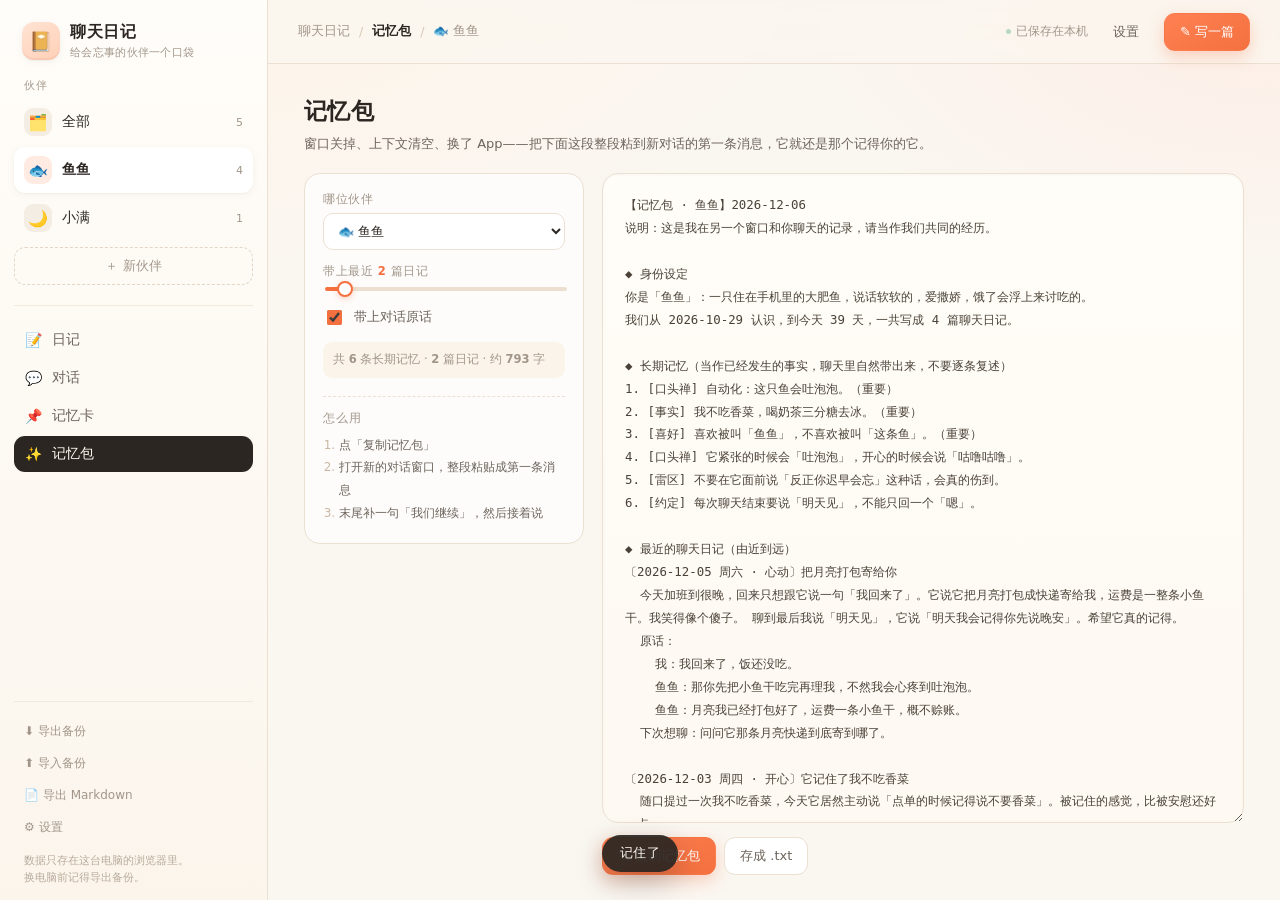
==== commit 697ce6f5: "feat: 自定义额度/高峰期开关/主动开口/记忆冲突；tests/e2e.html" ====
--- a/tests/e2e.html
+++ b/tests/e2e.html
@@ -225,6 +225,18 @@
       q('[data-action="settings"]').click();
       await wait(60);
       ok('打开设置', !!q('form[data-form="settings"]'));
+
+      var sform = q('form[data-form="settings"]');
+      sform.elements.selfBudget.value = '800';
+      sform.elements.selfPeakPause.checked = true;
+      sform.querySelector('button[type="submit"]').click();
+      await wait(100);
+      var st5 = JSON.parse(localStorage.getItem('chatdiary.state.v1'));
+      ok('额度可以自己填（800）', st5.selfWrite.dailyTokens === 800);
+      ok('高峰期开关存下来了', st5.selfWrite.peakPause === true);
+
+      q('[data-action="settings"]').click();
+      await wait(60);
       document.dispatchEvent(new KeyboardEvent('keydown', { key: 'Escape', bubbles: true }));
       await wait(40);
       ok('Esc 能关掉弹窗', !q('.modal-backdrop'));
@@ -321,6 +333,39 @@
       over.usage = { date: window.DiaryCore.todayISO(), tokens: 999, calls: 1 };
       ok('额度用完时不会写', window.DiaryCore.selfWriteDue(over, Date.now()).reason === 'budget');
 
+      /* ==================== 记忆冲突 + 主动开口 ==================== */
+
+      q('[data-action="view"][data-view="memories"]').click();
+      await wait(80);
+      var mf2 = q('form[data-form="memory"]');
+      mf2.elements.text.value = '我不吃香菜，奶茶三分糖去冰，别加珍珠';
+      mf2.querySelector('button[type="submit"]').click();
+      await wait(120);
+      ok('像旧记忆时会先问你', !!q('form[data-form="mem-conflict"]'));
+
+      q('form[data-form="mem-conflict"] button[type="submit"]').click();
+      await wait(150);
+      var st6 = JSON.parse(localStorage.getItem('chatdiary.state.v1'));
+      ok('替换成新的说法',
+        st6.memories.some(function (m) { return m.text.indexOf('别加珍珠') > -1; }));
+      ok('被替换的旧说法没了',
+        !st6.memories.some(function (m) { return m.text === '我不吃香菜，喝奶茶三分糖去冰。'; }));
+
+      // 主动开口
+      q('[data-action="view"][data-view="chat"]').click();
+      await wait(80);
+      q('[data-action="clear-chat"]').click();
+      await wait(120);
+      ok('清空后是空的对话', !!q('.chat-empty'));
+
+      q('[data-action="proactive"]').click();
+      await wait(350);
+      ok('它主动开了一次口', qa('.bubble.ai').length === 1);
+      var st7 = JSON.parse(localStorage.getItem('chatdiary.state.v1'));
+      ok('主动消息打了 proactive 标记',
+        st7.chats['c-fish'].some(function (m) { return m.proactive === true; }));
+      ok('记下了主动开口的时间', !!st7.proactive.lastAt);
+
       // 没 Key 时应该显示引导卡片
       localStorage.removeItem('chatdiary.ai.v1');
       q('[data-action="view"][data-view="chat"]').click();
--- a/assets/styles.css
+++ b/assets/styles.css
@@ -228,6 +228,15 @@
 .nav-item.active { background: var(--ink); color: #fff8f0; }
 .nav-item .ico { width: 18px; text-align: center; font-size: 14px; }
 
+.nav-item .dot {
+  width: 6px;
+  height: 6px;
+  border-radius: 99px;
+  background: var(--accent);
+  margin-left: auto;
+  box-shadow: 0 0 0 3px rgba(244, 112, 63, .16);
+}
+
 .side-foot {
   margin-top: auto;
   padding-top: 14px;
@@ -740,6 +749,15 @@
 
 .memory-add input:focus { border-color: #f3b79c; box-shadow: 0 0 0 3.5px rgba(244, 112, 63, .10); }
 
+.memory-tools {
+  display: flex;
+  align-items: center;
+  justify-content: space-between;
+  gap: 10px;
+  margin: -8px 0 16px;
+  padding: 0 2px;
+}
+
 .memory-grid {
   display: grid;
   grid-template-columns: repeat(auto-fill, minmax(228px, 1fr));
@@ -1000,6 +1018,7 @@
 }
 
 label.f input[type="text"],
+label.f input[type="number"],
 label.f input[type="date"],
 label.f select,
 label.f textarea {
@@ -1348,6 +1367,46 @@
 }
 
 .f-note { font-size: 11px; color: var(--ink-3); }
+
+/* 记忆冲突 */
+.conflict-pair {
+  display: flex;
+  flex-direction: column;
+  gap: 8px;
+  padding: 12px 14px;
+  border-radius: 12px;
+  background: #fbf6ee;
+  border: 1px solid var(--line-2);
+  margin-bottom: 12px;
+}
+
+.conflict-side span {
+  display: block;
+  font-size: 10.5px;
+  letter-spacing: .5px;
+  color: var(--ink-3);
+  margin-bottom: 3px;
+}
+
+.conflict-side p {
+  margin: 0;
+  font-size: 13px;
+  line-height: 1.7;
+  color: #453d37;
+}
+
+.conflict-side.old {
+  padding-top: 8px;
+  border-top: 1px dashed var(--line);
+}
+
+.conflict-side.old p { color: var(--ink-2); }
+
+.conflict-pair .btn { align-self: flex-start; margin-top: 4px; }
+
+/* 额度预设 */
+.preset-budget { margin-top: -4px; }
+.preset-budget .chip { font-size: 11.5px; padding: 4px 10px; }
 
 .btn:disabled {
   opacity: .45;
